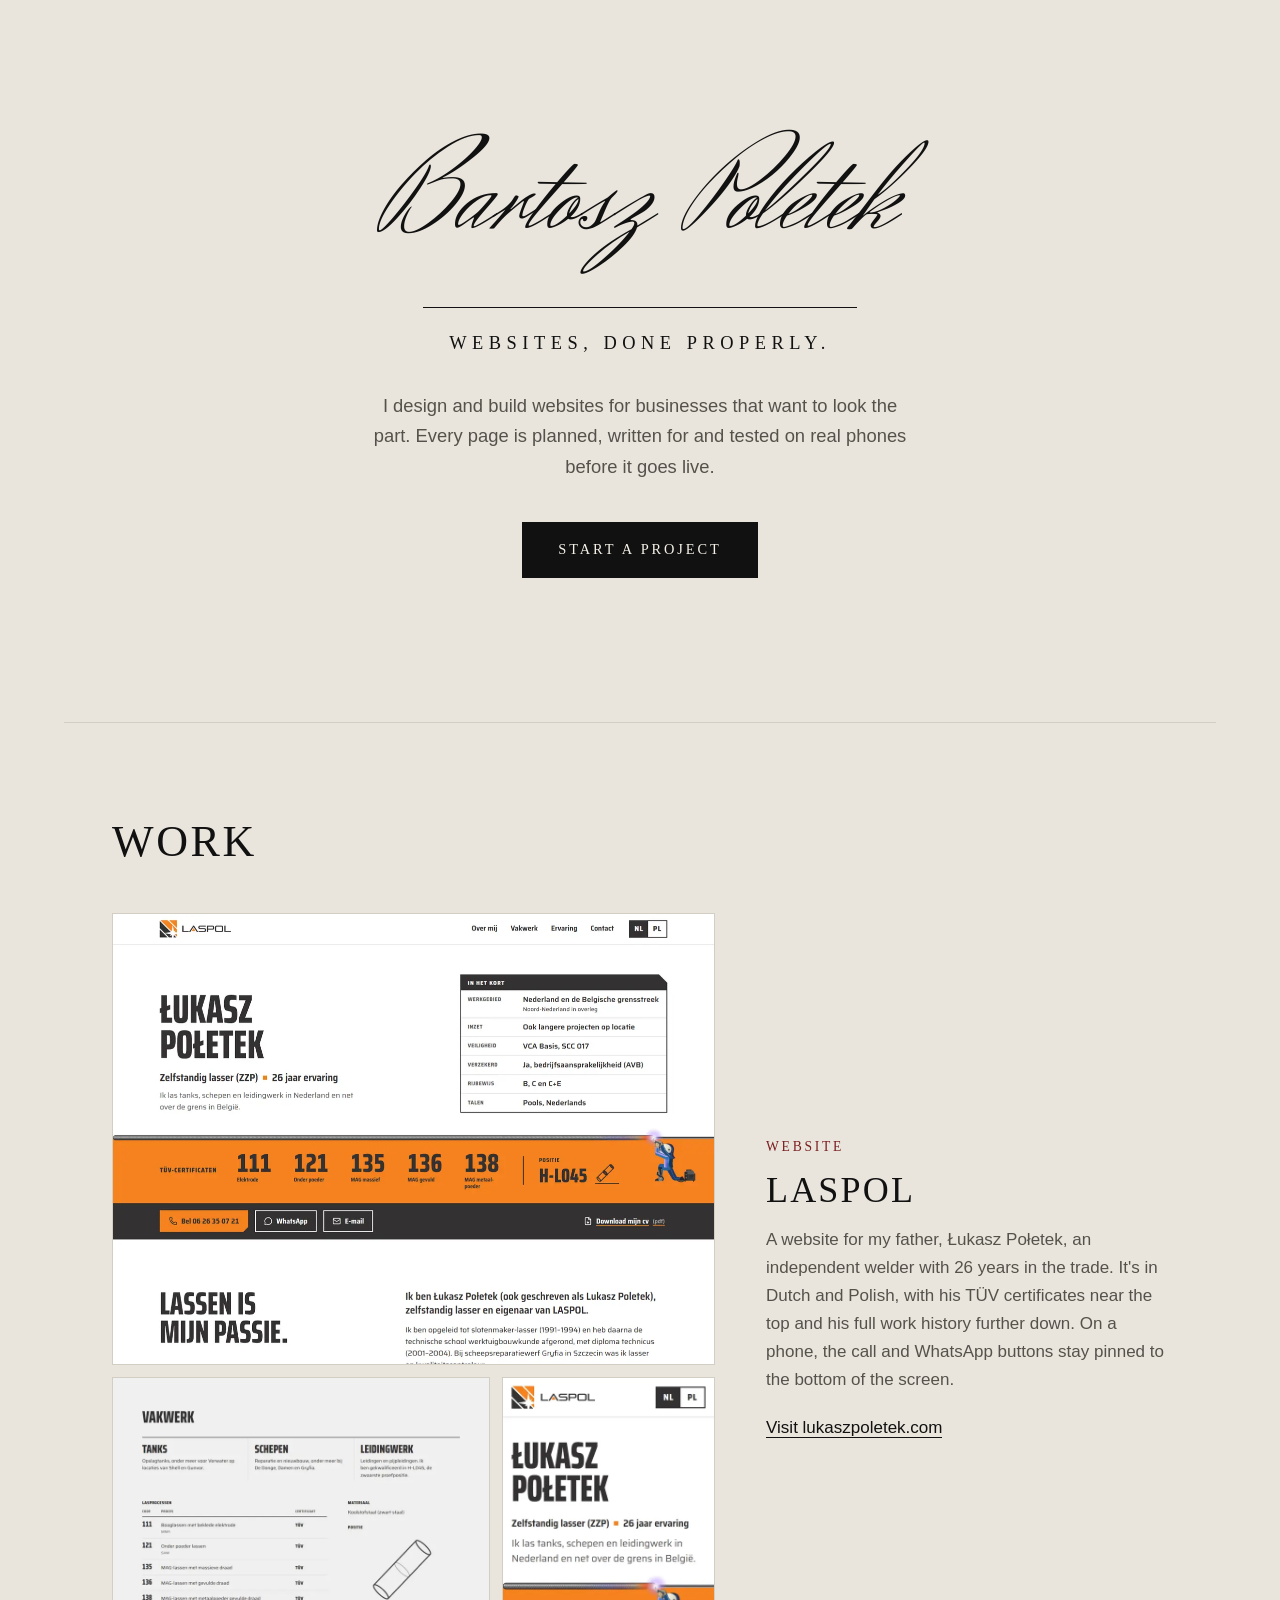
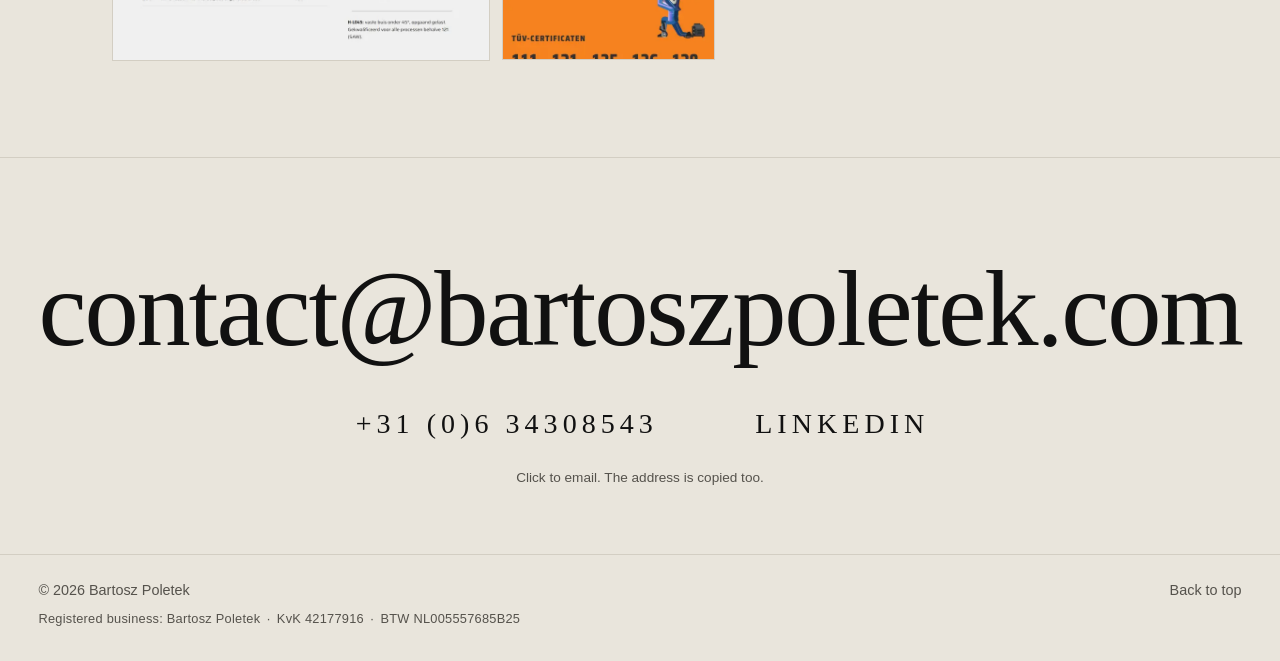
==== index.html @ 35028794 "Refresh Laspol screenshots" ====
<!doctype html>
<html lang="en">
<head>
  <meta charset="utf-8">
  <meta name="viewport" content="width=device-width, initial-scale=1">
  <title>Bartosz Poletek | Web Design</title>
  <meta name="description" content="Bartosz Poletek designs and builds websites for businesses that want to look the part.">
  <link rel="preload" href="fonts/eb-garamond-latin-500-normal.woff2" as="font" type="font/woff2" crossorigin>
  <link rel="preload" href="fonts/herr-von-muellerhoff-latin-400-normal.woff2" as="font" type="font/woff2" crossorigin>
  <link rel="preload" href="fonts/geist-latin-400-normal.woff2" as="font" type="font/woff2" crossorigin>
  <link rel="stylesheet" href="style.css">
</head>
<body>

  <header id="top" class="hero">
    <h1>Bartosz<br class="m-br"> Poletek</h1>
    <p class="sub">Websites, done properly.</p>
    <p class="lead">I design and build websites for businesses that want to look the part. Every page is planned, written for and tested on real phones before it goes live.</p>
    <a href="#contact" class="btn">Start a project</a>
  </header>

  <section id="work" class="section">
    <h2>Work</h2>

    <!-- Portfolio: copy this <article> for each new project. Put images in /images and swap the thumb div for an <img>. -->
    <article class="project">
      <div class="shots">
        <a class="thumb" href="https://www.lukaszpoletek.com" target="_blank" rel="noopener"><img src="images/lukasz-home.webp?v=2" width="1200" height="900" alt="Homepage of lukaszpoletek.com"></a>
        <img src="images/lukasz-work.webp?v=2" width="800" height="600" alt="Work section with welding processes and certificates" loading="lazy">
        <img src="images/lukasz-mobile.webp?v=2" width="450" height="600" alt="The site on a phone" loading="lazy">
      </div>
      <div class="project-info">
        <span class="tag">Website</span>
        <h3>Laspol</h3>
        <p>A website for my father, Łukasz Połetek, an independent welder with 26 years in the trade. It's in Dutch and Polish, with his TÜV certificates near the top and his full work history further down. On a phone, the call and WhatsApp buttons stay pinned to the bottom of the screen.</p>
        <p><a class="visit" href="https://www.lukaszpoletek.com" target="_blank" rel="noopener">Visit lukaszpoletek.com</a></p>
      </div>
    </article>
  </section>

  <footer id="contact" class="contact">
    <a class="mega" href="mailto:contact@bartoszpoletek.com" aria-label="Email contact@bartoszpoletek.com">contact@bartoszpoletek.com</a>
    <div class="details">
      <a href="tel:+31634308543">+31 (0)6 34308543</a>
      <a href="https://www.linkedin.com/in/bartosz-poletek-903803440" target="_blank" rel="noopener">LinkedIn</a>
    </div>
    <p class="hint" aria-live="polite">Click to email. The address is copied too.</p>

    <div class="legal">
      <div>
        <p>© <span id="year">2026</span> Bartosz Poletek</p>
        <p class="reg">Registered business: Bartosz Poletek <span>KvK 42177916</span> <span>BTW NL005557685B25</span></p>
      </div>
      <a href="#top">Back to top</a>
    </div>
  </footer>

  <script>
    document.getElementById('year').textContent = new Date().getFullYear();

    const mega = document.querySelector('.mega');
    const hint = document.querySelector('.hint');

    // Split into letters for the hover wave.
    mega.innerHTML = [...mega.textContent]
      .map((c, i) => `<span style="--i:${i}" aria-hidden="true">${c}</span>` + (c === '@' ? '<br class="m-br">' : '')).join('');

    // Shrink or grow the email so it spans the full width.
    function fit() {
      const pad = parseFloat(getComputedStyle(mega).paddingLeft) * 2;
      mega.style.fontSize = '100px';
      const avail = mega.parentElement.clientWidth - pad;
      mega.style.fontSize = (100 * avail / (mega.scrollWidth - pad)) + 'px';
    }
    document.fonts.ready.then(fit);
    addEventListener('resize', fit);
    fit();

    mega.addEventListener('click', () => {
      navigator.clipboard?.writeText('contact@bartoszpoletek.com').then(() => {
        hint.textContent = 'Copied to your clipboard.';
        setTimeout(() => hint.textContent = 'Click to email. The address is copied too.', 2500);
      }).catch(() => {});
    });
  </script>
</body>
</html>
---- style.css ----
/* Self-hosted fonts (SIL Open Font License, see fonts/) */
@font-face { font-family: "EB Garamond"; src: url("fonts/eb-garamond-latin-400-normal.woff2") format("woff2"); font-weight: 400; font-style: normal; font-display: swap; }
@font-face { font-family: "EB Garamond"; src: url("fonts/eb-garamond-latin-500-normal.woff2") format("woff2"); font-weight: 500; font-style: normal; font-display: swap; }
@font-face { font-family: "EB Garamond"; src: url("fonts/eb-garamond-latin-600-normal.woff2") format("woff2"); font-weight: 600; font-style: normal; font-display: swap; }
@font-face { font-family: "EB Garamond"; src: url("fonts/eb-garamond-latin-400-italic.woff2") format("woff2"); font-weight: 400; font-style: italic; font-display: swap; }
@font-face { font-family: "Herr Von Muellerhoff"; src: url("fonts/herr-von-muellerhoff-latin-400-normal.woff2") format("woff2"); font-weight: 400; font-style: normal; font-display: swap; }
@font-face { font-family: "Geist"; src: url("fonts/geist-latin-400-normal.woff2") format("woff2"); font-weight: 400; font-style: normal; font-display: swap; }
@font-face { font-family: "Geist"; src: url("fonts/geist-latin-500-normal.woff2") format("woff2"); font-weight: 500; font-style: normal; font-display: swap; }

/* Change these to restyle the whole site */
:root {
  --bg: #e9e5dc;      /* cold bone */
  --card: #f6f2e8;    /* eggshell */
  --ink: #111111;
  --muted: #55524c;
  --accent: #7a1f1f;  /* oxblood, used sparingly */
  --line: #d3cec3;
  --soft: #e0dbd0;
  --serif: "EB Garamond", Garamond, "Times New Roman", serif;
  --sans: "Geist", "Helvetica Neue", Arial, sans-serif;
}

* { box-sizing: border-box; margin: 0; padding: 0; }
html { scroll-behavior: smooth; }
body {
  background: var(--bg);
  color: var(--ink);
  font-family: var(--sans);
  font-size: 1.0625rem;
  line-height: 1.65;
  -webkit-font-smoothing: antialiased;
  -moz-osx-font-smoothing: grayscale;
}
::selection { background: var(--ink); color: var(--card); }
a { color: inherit; text-decoration: none; }
a:focus-visible { outline: 1px solid var(--ink); outline-offset: 5px; }

h1, h2, h3 {
  font-family: var(--serif);
  font-weight: 500;
  text-transform: uppercase;
  letter-spacing: .06em;
  line-height: 1.05;
  text-wrap: balance;
}

.hero, .section {
  max-width: 72rem;
  margin: 0 auto;
  padding-left: clamp(1.25rem, 5vw, 3rem);
  padding-right: clamp(1.25rem, 5vw, 3rem);
}


/* Hero */
.hero { padding-top: clamp(5rem, 10vw, 8rem); padding-bottom: clamp(5rem, 12vw, 9rem); text-align: center; }
/* Pen-signature script for the name */
.hero h1 { font-family: "Herr Von Muellerhoff", var(--serif); font-weight: 400; text-transform: none; letter-spacing: 0; font-size: min(10vw, 9rem); line-height: 1.15; }
.sub { display: inline-block; margin-top: clamp(1.25rem, 2.5vw, 2rem); padding: 1.1em 1.4em 0; border-top: 1px solid var(--ink); font-family: var(--serif); font-size: clamp(.72rem, 3.3vw, 1.15rem); text-transform: uppercase; letter-spacing: .3em; }
.lead { max-width: 34rem; text-wrap: pretty; margin: 2rem auto 2.5rem; font-size: 1.15rem; color: var(--muted); }

.btn {
  display: inline-block;
  padding: 1rem 2.25rem;
  background: var(--ink);
  color: var(--card);
  font-family: var(--serif);
  text-transform: uppercase;
  letter-spacing: .2em;
  font-size: .9rem;
  transition: background .25s;
}
.btn:hover { background: var(--accent); }

.section { padding-top: 6rem; padding-bottom: 6rem; border-top: 1px solid var(--line); }
.section h2 { font-size: clamp(1.75rem, 4vw, 2.75rem); margin-bottom: 3rem; }

.project { display: grid; grid-template-columns: 3fr 2fr; gap: clamp(1.5rem, 4vw, 3.5rem); align-items: center; }
.thumb {
  aspect-ratio: 4 / 3;
  display: grid; place-items: center;
  background: var(--soft);
  overflow: hidden;
  font-family: var(--serif);
  font-style: italic;
  font-size: 1.25rem;
  color: var(--muted);
}
.thumb img { width: 100%; height: 100%; object-fit: cover; object-position: top; transition: transform .6s cubic-bezier(.16, 1, .3, 1); }
.thumb:hover img { transform: scale(1.02); }
.shots { display: grid; grid-template-columns: 16fr 9fr; gap: .75rem; }
.shots .thumb { grid-column: 1 / -1; }
.shots > img { width: 100%; height: auto; display: block; border: 1px solid var(--line); }
.thumb { border: 1px solid var(--line); }
.project-info h3 { font-size: clamp(1.6rem, 3vw, 2.25rem); margin: .75rem 0 1rem; }
.project-info p { color: var(--muted); text-wrap: pretty; }
.project-info p + p { margin-top: 1.25rem; }
.tag { font-family: var(--serif); font-size: .85rem; text-transform: uppercase; letter-spacing: .2em; color: var(--accent); }

/* Contact footer with the giant email */
.contact { border-top: 1px solid var(--line); padding-top: 6rem; overflow: hidden; }

.mega {
  display: block;
  width: max-content;
  padding: 0 clamp(1.25rem, 3vw, 2.5rem);
  font-family: var(--serif);
  font-size: 7vw;              /* the script fits it to the exact width */
  font-weight: 500;
  letter-spacing: -.02em;
  line-height: 1;
  white-space: nowrap;
  cursor: pointer;
}
.mega span {
  display: inline-block;
  transition: transform .5s cubic-bezier(.16, 1, .3, 1), color .3s;
  transition-delay: calc(var(--i) * 12ms);
}
.m-br { display: none; }
.mega:hover span { transform: translateY(-.08em); color: var(--accent); }
.mega:active span { transform: translateY(0); }

.details {
  display: flex; justify-content: center; flex-wrap: wrap;
  gap: .75rem clamp(2.5rem, 8vw, 7rem);
  margin-top: clamp(1.5rem, 3vw, 2.5rem);
  padding: 0 clamp(1.25rem, 3vw, 2.5rem);
  font-family: var(--serif);
  font-size: clamp(1.15rem, 2.2vw, 1.75rem);
  text-transform: uppercase;
  letter-spacing: .18em;
}
.details a { margin-right: -.18em; transition: color .25s; }  /* offsets trailing letter-spacing so it centres */
.details a:hover { color: var(--accent); }
.hint {
  margin-top: 1.25rem;
  text-align: center;
  font-size: .85rem;
  color: var(--muted);
}
.legal {
  display: flex; justify-content: space-between; gap: 1rem;
  margin-top: 4rem;
  padding: 1.5rem clamp(1.25rem, 3vw, 2.5rem) 2rem;
  border-top: 1px solid var(--line);
  font-size: .9rem; color: var(--muted);
}
.legal a:hover { color: var(--ink); }
.reg { margin-top: .35rem; font-size: .8rem; letter-spacing: .02em; }
.reg span { white-space: nowrap; }
.reg span::before { content: "·"; margin: 0 .5em 0 .2em; }
.legal > a { white-space: nowrap; }

@media (max-width: 700px) {
  .section { padding-top: 4rem; padding-bottom: 4rem; }
  .section h2 { margin-bottom: 2rem; }
  .contact { padding-top: 4rem; }
  .m-br { display: inline; }   /* email breaks after the @ so it can be bigger */
  .mega { line-height: 1.05; text-align: center; }
  .details { gap: .5rem 2rem; font-size: 1.05rem; letter-spacing: .14em; }
  .details a { margin-right: -.14em; }
  .project { grid-template-columns: 1fr; }
  .hero h1 { font-size: 24vw; line-height: 1; }
  .sub { letter-spacing: .22em; padding: 1.1em .8em 0; }
    .reg span { display: block; }
  .reg span::before { content: none; }
}
@media (prefers-reduced-motion: reduce) {
  html { scroll-behavior: auto; }
  .mega span { transition: color .2s; }
  .mega:hover span { transform: none; }
}
.visit { color: var(--ink); border-bottom: 1px solid currentColor; transition: color .2s; }
.visit:hover { color: var(--accent); }
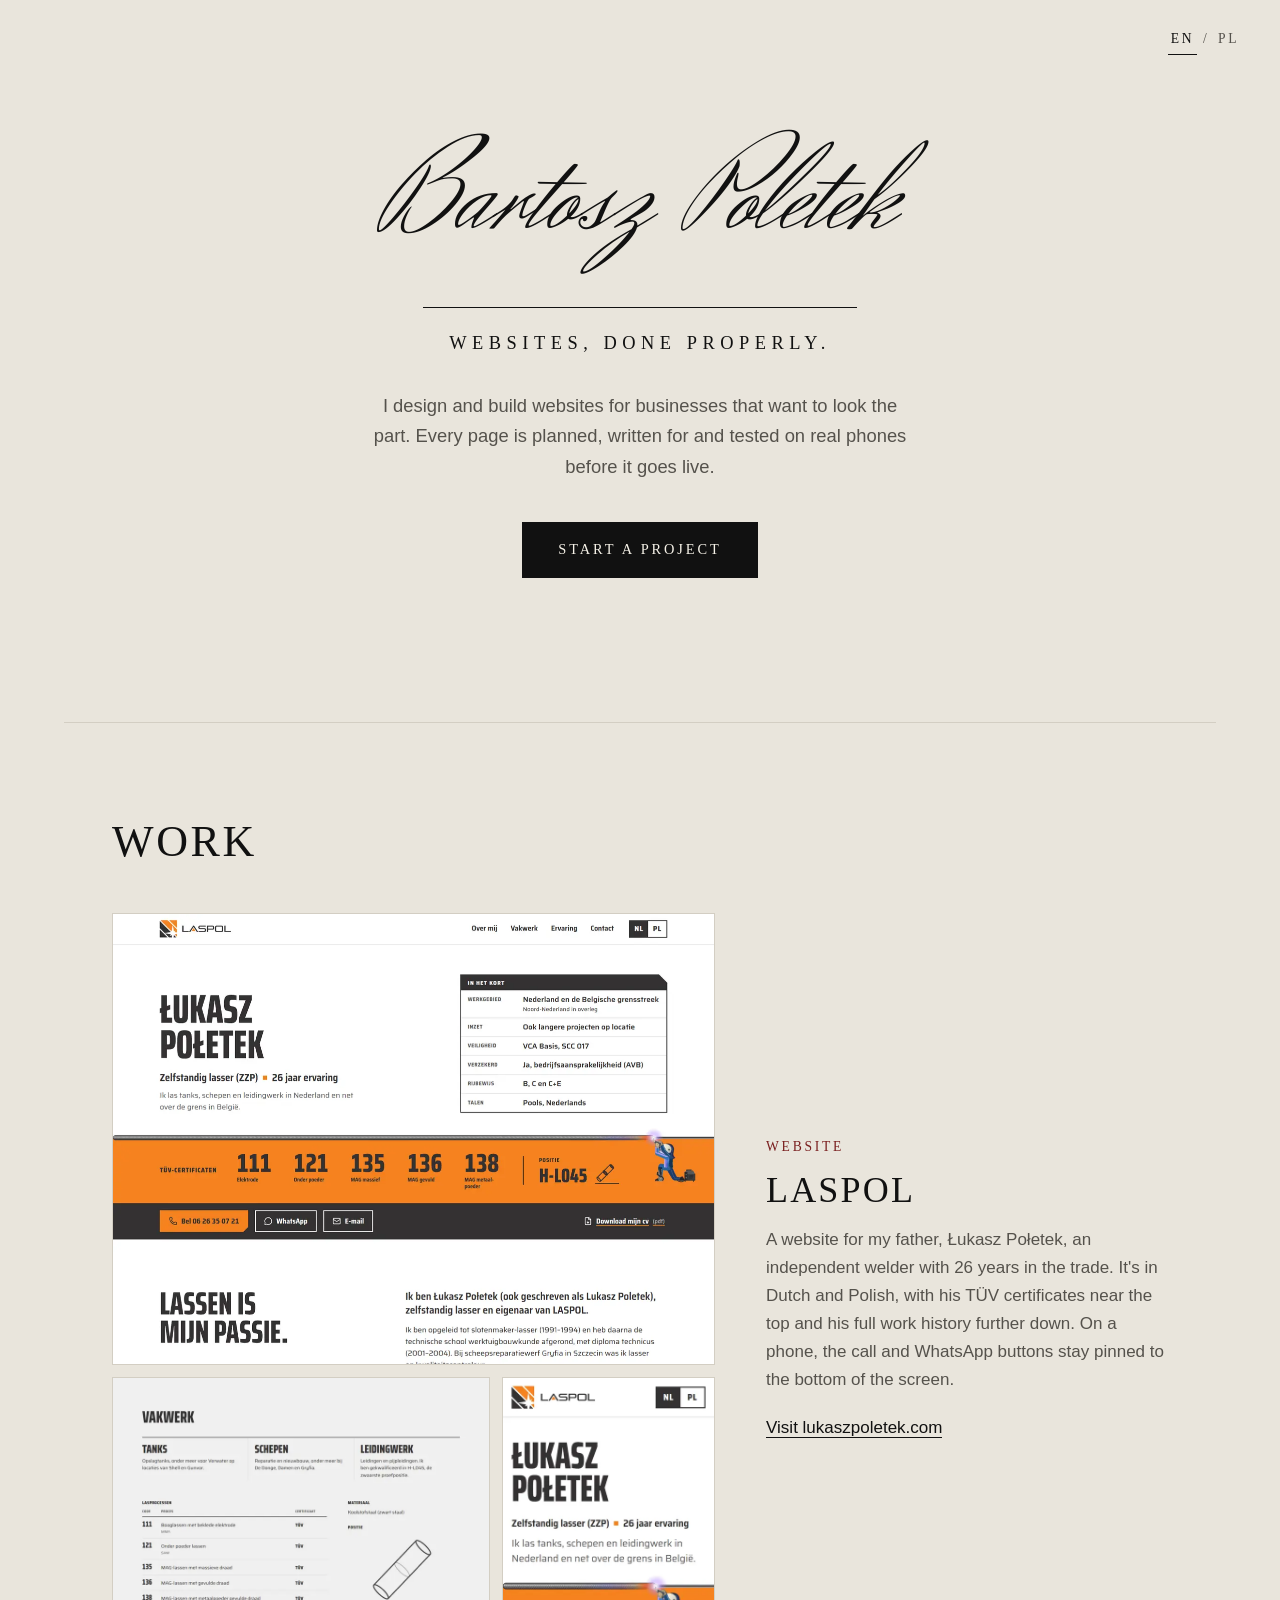
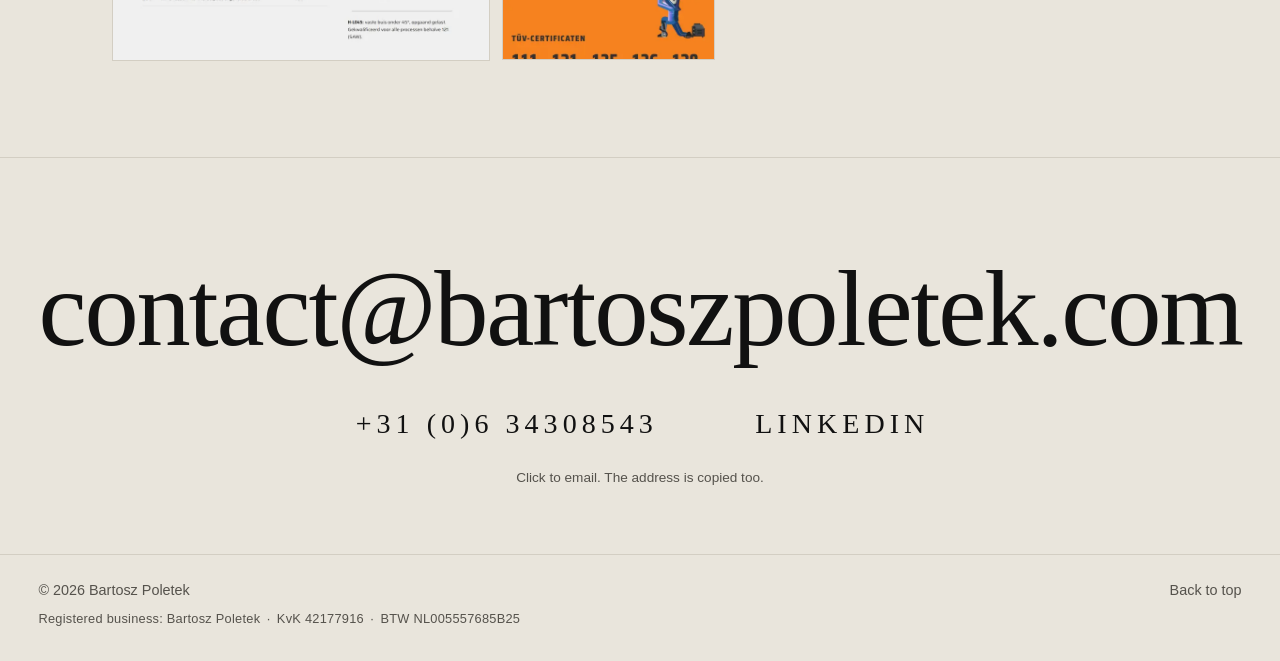
==== commit d70ab199: "Add Polish version with EN / PL switch" ====
--- a/index.html
+++ b/index.html
@@ -8,9 +8,14 @@
   <link rel="preload" href="fonts/eb-garamond-latin-500-normal.woff2" as="font" type="font/woff2" crossorigin>
   <link rel="preload" href="fonts/herr-von-muellerhoff-latin-400-normal.woff2" as="font" type="font/woff2" crossorigin>
   <link rel="preload" href="fonts/geist-latin-400-normal.woff2" as="font" type="font/woff2" crossorigin>
+  <link rel="alternate" hreflang="en" href="https://bartoszpoletek.com/">
+  <link rel="alternate" hreflang="pl" href="https://bartoszpoletek.com/pl/">
+  <link rel="alternate" hreflang="x-default" href="https://bartoszpoletek.com/">
   <link rel="stylesheet" href="style.css">
 </head>
 <body>
+
+  <nav class="lang" aria-label="Language"><a href="./" aria-current="page" lang="en">EN</a> / <a href="pl/" lang="pl" hreflang="pl">PL</a></nav>
 
   <header id="top" class="hero">
     <h1>Bartosz<br class="m-br"> Poletek</h1>
@@ -22,7 +27,7 @@
   <section id="work" class="section">
     <h2>Work</h2>
 
-    <!-- Portfolio: copy this <article> for each new project. Put images in /images and swap the thumb div for an <img>. -->
+    <!-- Portfolio: copy this <article> for each new project, here and in pl/index.html. Put images in /images and swap the thumb div for an <img>. -->
     <article class="project">
       <div class="shots">
         <a class="thumb" href="https://www.lukaszpoletek.com" target="_blank" rel="noopener"><img src="images/lukasz-home.webp?v=2" width="1200" height="900" alt="Homepage of lukaszpoletek.com"></a>
@@ -44,7 +49,7 @@
       <a href="tel:+31634308543">+31 (0)6 34308543</a>
       <a href="https://www.linkedin.com/in/bartosz-poletek-903803440" target="_blank" rel="noopener">LinkedIn</a>
     </div>
-    <p class="hint" aria-live="polite">Click to email. The address is copied too.</p>
+    <p class="hint" aria-live="polite" data-copied="Copied to your clipboard.">Click to email. The address is copied too.</p>
 
     <div class="legal">
       <div>
@@ -55,33 +60,6 @@
     </div>
   </footer>
 
-  <script>
-    document.getElementById('year').textContent = new Date().getFullYear();
-
-    const mega = document.querySelector('.mega');
-    const hint = document.querySelector('.hint');
-
-    // Split into letters for the hover wave.
-    mega.innerHTML = [...mega.textContent]
-      .map((c, i) => `<span style="--i:${i}" aria-hidden="true">${c}</span>` + (c === '@' ? '<br class="m-br">' : '')).join('');
-
-    // Shrink or grow the email so it spans the full width.
-    function fit() {
-      const pad = parseFloat(getComputedStyle(mega).paddingLeft) * 2;
-      mega.style.fontSize = '100px';
-      const avail = mega.parentElement.clientWidth - pad;
-      mega.style.fontSize = (100 * avail / (mega.scrollWidth - pad)) + 'px';
-    }
-    document.fonts.ready.then(fit);
-    addEventListener('resize', fit);
-    fit();
-
-    mega.addEventListener('click', () => {
-      navigator.clipboard?.writeText('contact@bartoszpoletek.com').then(() => {
-        hint.textContent = 'Copied to your clipboard.';
-        setTimeout(() => hint.textContent = 'Click to email. The address is copied too.', 2500);
-      }).catch(() => {});
-    });
-  </script>
+  <script src="script.js"></script>
 </body>
 </html>
--- a/style.css
+++ b/style.css
@@ -1,11 +1,17 @@
-/* Self-hosted fonts (SIL Open Font License, see fonts/) */
-@font-face { font-family: "EB Garamond"; src: url("fonts/eb-garamond-latin-400-normal.woff2") format("woff2"); font-weight: 400; font-style: normal; font-display: swap; }
-@font-face { font-family: "EB Garamond"; src: url("fonts/eb-garamond-latin-500-normal.woff2") format("woff2"); font-weight: 500; font-style: normal; font-display: swap; }
-@font-face { font-family: "EB Garamond"; src: url("fonts/eb-garamond-latin-600-normal.woff2") format("woff2"); font-weight: 600; font-style: normal; font-display: swap; }
-@font-face { font-family: "EB Garamond"; src: url("fonts/eb-garamond-latin-400-italic.woff2") format("woff2"); font-weight: 400; font-style: italic; font-display: swap; }
+/* Self-hosted fonts (SIL Open Font License, see fonts/). latin-ext covers Polish letters. */
+@font-face { font-family: "EB Garamond"; src: url("fonts/eb-garamond-latin-400-normal.woff2") format("woff2"); font-weight: 400; font-style: normal; font-display: swap; unicode-range: U+0000-00FF, U+0131, U+0152-0153, U+02BB-02BC, U+02C6, U+02DA, U+02DC, U+0304, U+0308, U+0329, U+2000-206F, U+20AC, U+2122, U+2191, U+2193, U+2212, U+2215, U+FEFF, U+FFFD; }
+@font-face { font-family: "EB Garamond"; src: url("fonts/eb-garamond-latin-ext-400-normal.woff2") format("woff2"); font-weight: 400; font-style: normal; font-display: swap; unicode-range: U+0100-02BA, U+02BD-02C5, U+02C7-02CC, U+02CE-02D7, U+02DD-02FF, U+1E00-1E9F, U+1EF2-1EFF, U+2020, U+20A0-20AB, U+20AD-20C0, U+2113, U+2C60-2C7F, U+A720-A7FF; }
+@font-face { font-family: "EB Garamond"; src: url("fonts/eb-garamond-latin-500-normal.woff2") format("woff2"); font-weight: 500; font-style: normal; font-display: swap; unicode-range: U+0000-00FF, U+0131, U+0152-0153, U+02BB-02BC, U+02C6, U+02DA, U+02DC, U+0304, U+0308, U+0329, U+2000-206F, U+20AC, U+2122, U+2191, U+2193, U+2212, U+2215, U+FEFF, U+FFFD; }
+@font-face { font-family: "EB Garamond"; src: url("fonts/eb-garamond-latin-ext-500-normal.woff2") format("woff2"); font-weight: 500; font-style: normal; font-display: swap; unicode-range: U+0100-02BA, U+02BD-02C5, U+02C7-02CC, U+02CE-02D7, U+02DD-02FF, U+1E00-1E9F, U+1EF2-1EFF, U+2020, U+20A0-20AB, U+20AD-20C0, U+2113, U+2C60-2C7F, U+A720-A7FF; }
+@font-face { font-family: "EB Garamond"; src: url("fonts/eb-garamond-latin-600-normal.woff2") format("woff2"); font-weight: 600; font-style: normal; font-display: swap; unicode-range: U+0000-00FF, U+0131, U+0152-0153, U+02BB-02BC, U+02C6, U+02DA, U+02DC, U+0304, U+0308, U+0329, U+2000-206F, U+20AC, U+2122, U+2191, U+2193, U+2212, U+2215, U+FEFF, U+FFFD; }
+@font-face { font-family: "EB Garamond"; src: url("fonts/eb-garamond-latin-ext-600-normal.woff2") format("woff2"); font-weight: 600; font-style: normal; font-display: swap; unicode-range: U+0100-02BA, U+02BD-02C5, U+02C7-02CC, U+02CE-02D7, U+02DD-02FF, U+1E00-1E9F, U+1EF2-1EFF, U+2020, U+20A0-20AB, U+20AD-20C0, U+2113, U+2C60-2C7F, U+A720-A7FF; }
+@font-face { font-family: "EB Garamond"; src: url("fonts/eb-garamond-latin-400-italic.woff2") format("woff2"); font-weight: 400; font-style: italic; font-display: swap; unicode-range: U+0000-00FF, U+0131, U+0152-0153, U+02BB-02BC, U+02C6, U+02DA, U+02DC, U+0304, U+0308, U+0329, U+2000-206F, U+20AC, U+2122, U+2191, U+2193, U+2212, U+2215, U+FEFF, U+FFFD; }
+@font-face { font-family: "EB Garamond"; src: url("fonts/eb-garamond-latin-ext-400-italic.woff2") format("woff2"); font-weight: 400; font-style: italic; font-display: swap; unicode-range: U+0100-02BA, U+02BD-02C5, U+02C7-02CC, U+02CE-02D7, U+02DD-02FF, U+1E00-1E9F, U+1EF2-1EFF, U+2020, U+20A0-20AB, U+20AD-20C0, U+2113, U+2C60-2C7F, U+A720-A7FF; }
 @font-face { font-family: "Herr Von Muellerhoff"; src: url("fonts/herr-von-muellerhoff-latin-400-normal.woff2") format("woff2"); font-weight: 400; font-style: normal; font-display: swap; }
-@font-face { font-family: "Geist"; src: url("fonts/geist-latin-400-normal.woff2") format("woff2"); font-weight: 400; font-style: normal; font-display: swap; }
-@font-face { font-family: "Geist"; src: url("fonts/geist-latin-500-normal.woff2") format("woff2"); font-weight: 500; font-style: normal; font-display: swap; }
+@font-face { font-family: "Geist"; src: url("fonts/geist-latin-400-normal.woff2") format("woff2"); font-weight: 400; font-style: normal; font-display: swap; unicode-range: U+0000-00FF, U+0131, U+0152-0153, U+02BB-02BC, U+02C6, U+02DA, U+02DC, U+0304, U+0308, U+0329, U+2000-206F, U+20AC, U+2122, U+2191, U+2193, U+2212, U+2215, U+FEFF, U+FFFD; }
+@font-face { font-family: "Geist"; src: url("fonts/geist-latin-ext-400-normal.woff2") format("woff2"); font-weight: 400; font-style: normal; font-display: swap; unicode-range: U+0100-02BA, U+02BD-02C5, U+02C7-02CC, U+02CE-02D7, U+02DD-02FF, U+1E00-1E9F, U+1EF2-1EFF, U+2020, U+20A0-20AB, U+20AD-20C0, U+2113, U+2C60-2C7F, U+A720-A7FF; }
+@font-face { font-family: "Geist"; src: url("fonts/geist-latin-500-normal.woff2") format("woff2"); font-weight: 500; font-style: normal; font-display: swap; unicode-range: U+0000-00FF, U+0131, U+0152-0153, U+02BB-02BC, U+02C6, U+02DA, U+02DC, U+0304, U+0308, U+0329, U+2000-206F, U+20AC, U+2122, U+2191, U+2193, U+2212, U+2215, U+FEFF, U+FFFD; }
+@font-face { font-family: "Geist"; src: url("fonts/geist-latin-ext-500-normal.woff2") format("woff2"); font-weight: 500; font-style: normal; font-display: swap; unicode-range: U+0100-02BA, U+02BD-02C5, U+02C7-02CC, U+02CE-02D7, U+02DD-02FF, U+1E00-1E9F, U+1EF2-1EFF, U+2020, U+20A0-20AB, U+20AD-20C0, U+2113, U+2C60-2C7F, U+A720-A7FF; }
 
 /* Change these to restyle the whole site */
 :root {
@@ -51,6 +57,12 @@
   padding-right: clamp(1.25rem, 5vw, 3rem);
 }
 
+
+/* Language switch, top right */
+.lang { position: absolute; top: clamp(1rem, 2.5vw, 1.75rem); right: clamp(1.25rem, 3vw, 2.5rem); font-family: var(--serif); font-size: .85rem; letter-spacing: .2em; color: var(--muted); }
+.lang a { padding: .5rem .15rem; transition: color .2s; }
+.lang a:hover { color: var(--accent); }
+.lang a[aria-current] { color: var(--ink); border-bottom: 1px solid currentColor; }
 
 /* Hero */
 .hero { padding-top: clamp(5rem, 10vw, 8rem); padding-bottom: clamp(5rem, 12vw, 9rem); text-align: center; }
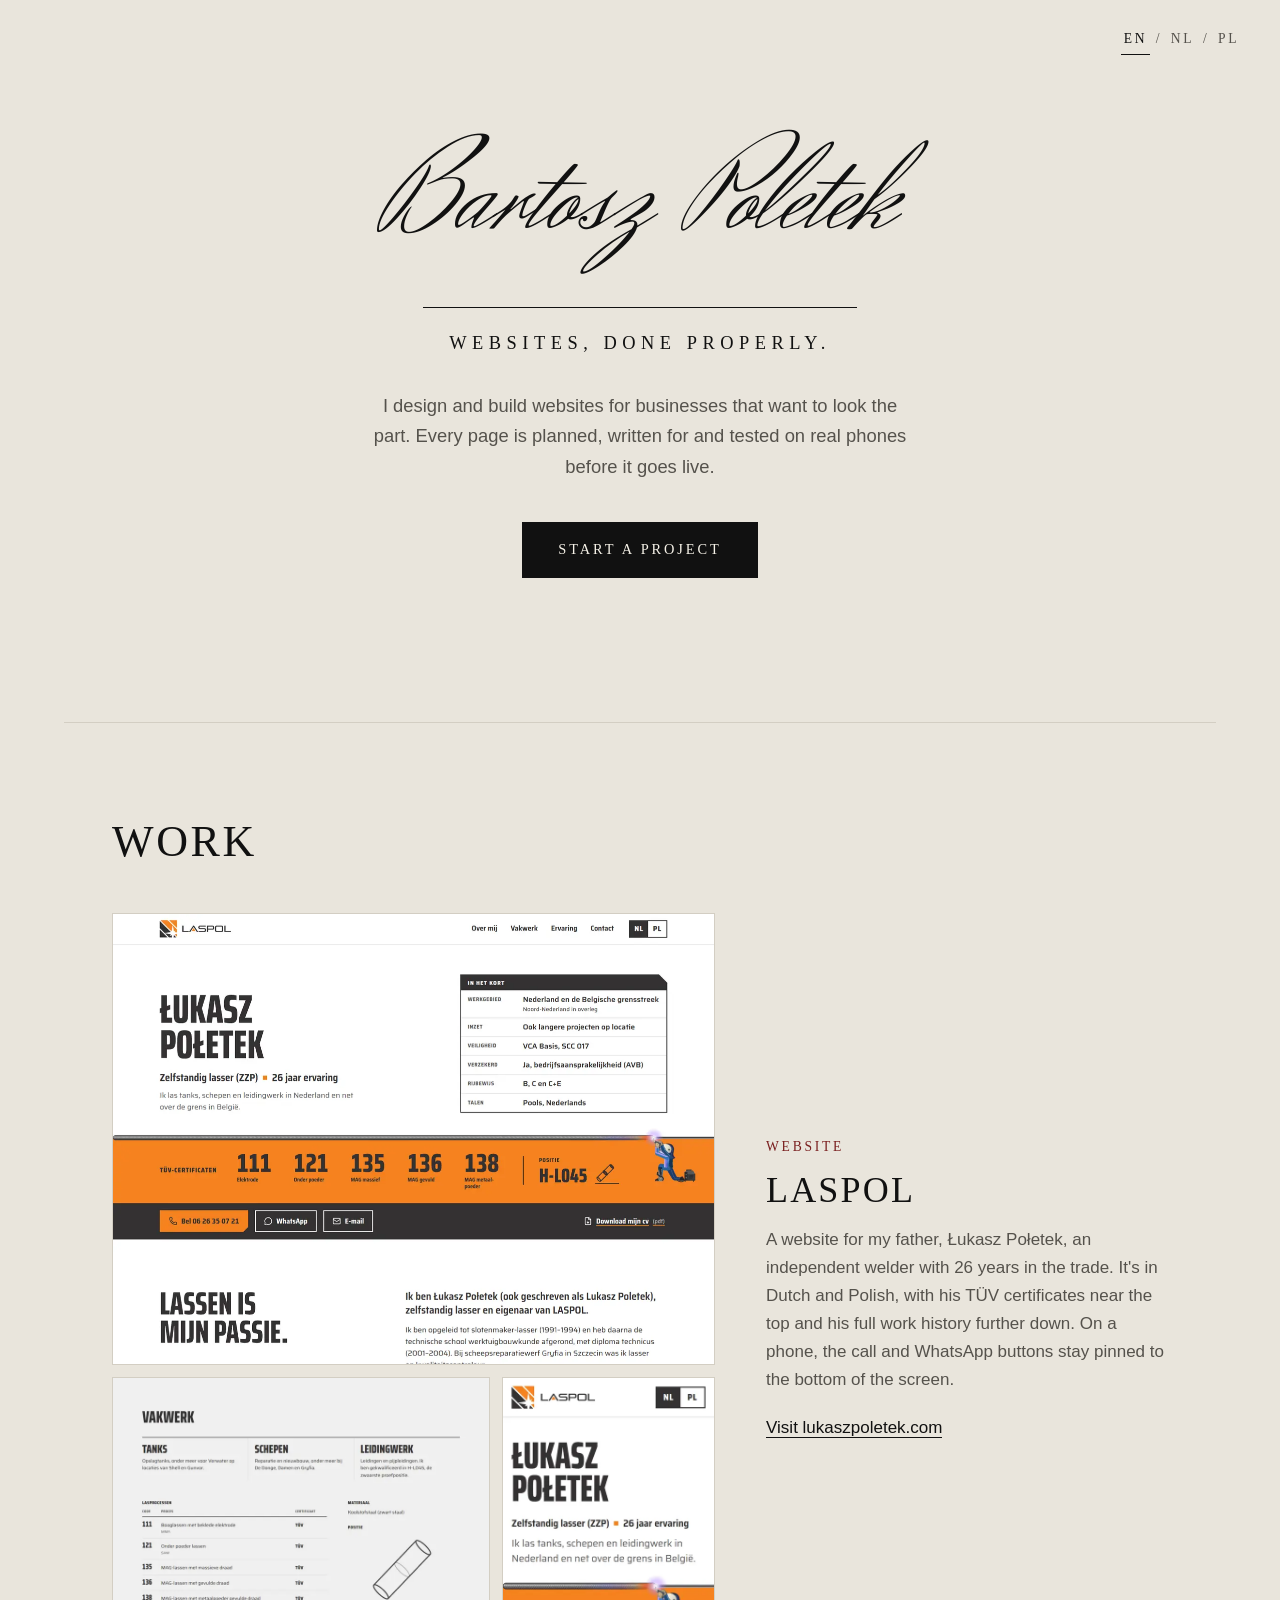
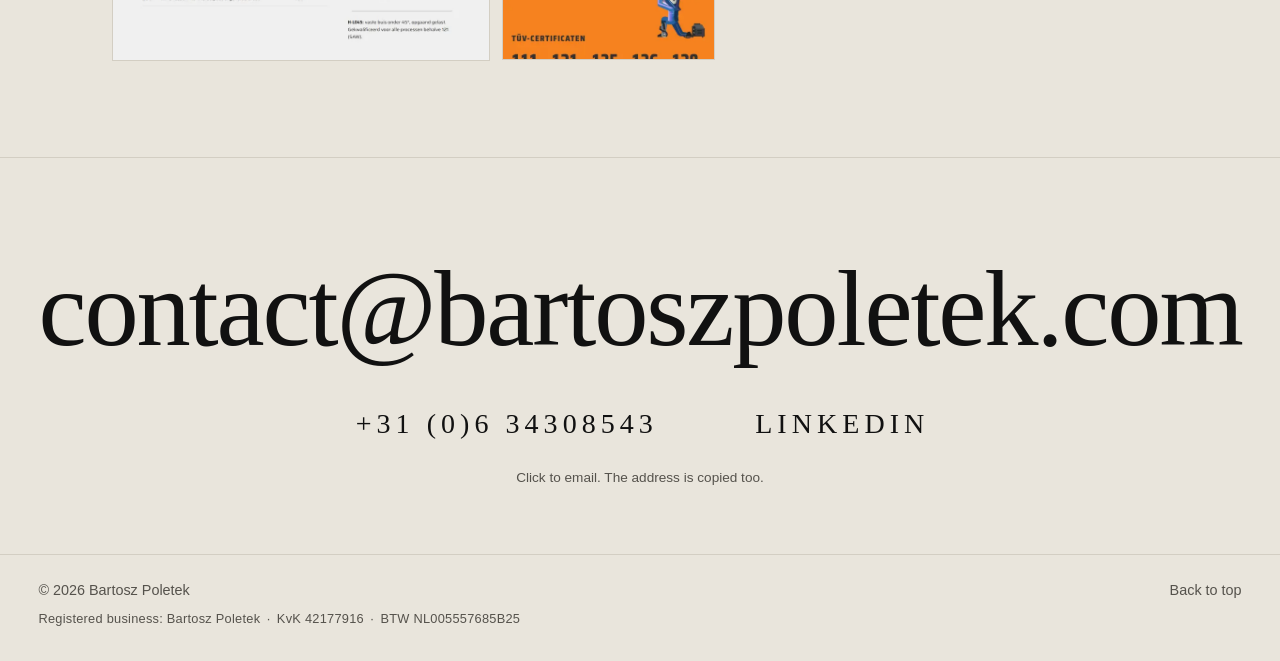
==== commit 85482b73: "Add Dutch version, switch is now EN / NL / PL" ====
--- a/index.html
+++ b/index.html
@@ -9,13 +9,14 @@
   <link rel="preload" href="fonts/herr-von-muellerhoff-latin-400-normal.woff2" as="font" type="font/woff2" crossorigin>
   <link rel="preload" href="fonts/geist-latin-400-normal.woff2" as="font" type="font/woff2" crossorigin>
   <link rel="alternate" hreflang="en" href="https://bartoszpoletek.com/">
+  <link rel="alternate" hreflang="nl" href="https://bartoszpoletek.com/nl/">
   <link rel="alternate" hreflang="pl" href="https://bartoszpoletek.com/pl/">
   <link rel="alternate" hreflang="x-default" href="https://bartoszpoletek.com/">
   <link rel="stylesheet" href="style.css">
 </head>
 <body>
 
-  <nav class="lang" aria-label="Language"><a href="./" aria-current="page" lang="en">EN</a> / <a href="pl/" lang="pl" hreflang="pl">PL</a></nav>
+  <nav class="lang" aria-label="Language"><a href="./" aria-current="page" lang="en">EN</a> / <a href="nl/" lang="nl" hreflang="nl">NL</a> / <a href="pl/" lang="pl" hreflang="pl">PL</a></nav>
 
   <header id="top" class="hero">
     <h1>Bartosz<br class="m-br"> Poletek</h1>
@@ -27,7 +28,7 @@
   <section id="work" class="section">
     <h2>Work</h2>
 
-    <!-- Portfolio: copy this <article> for each new project, here and in pl/index.html. Put images in /images and swap the thumb div for an <img>. -->
+    <!-- Portfolio: copy this <article> for each new project, here and in nl/ and pl/index.html. Put images in /images and swap the thumb div for an <img>. -->
     <article class="project">
       <div class="shots">
         <a class="thumb" href="https://www.lukaszpoletek.com" target="_blank" rel="noopener"><img src="images/lukasz-home.webp?v=2" width="1200" height="900" alt="Homepage of lukaszpoletek.com"></a>
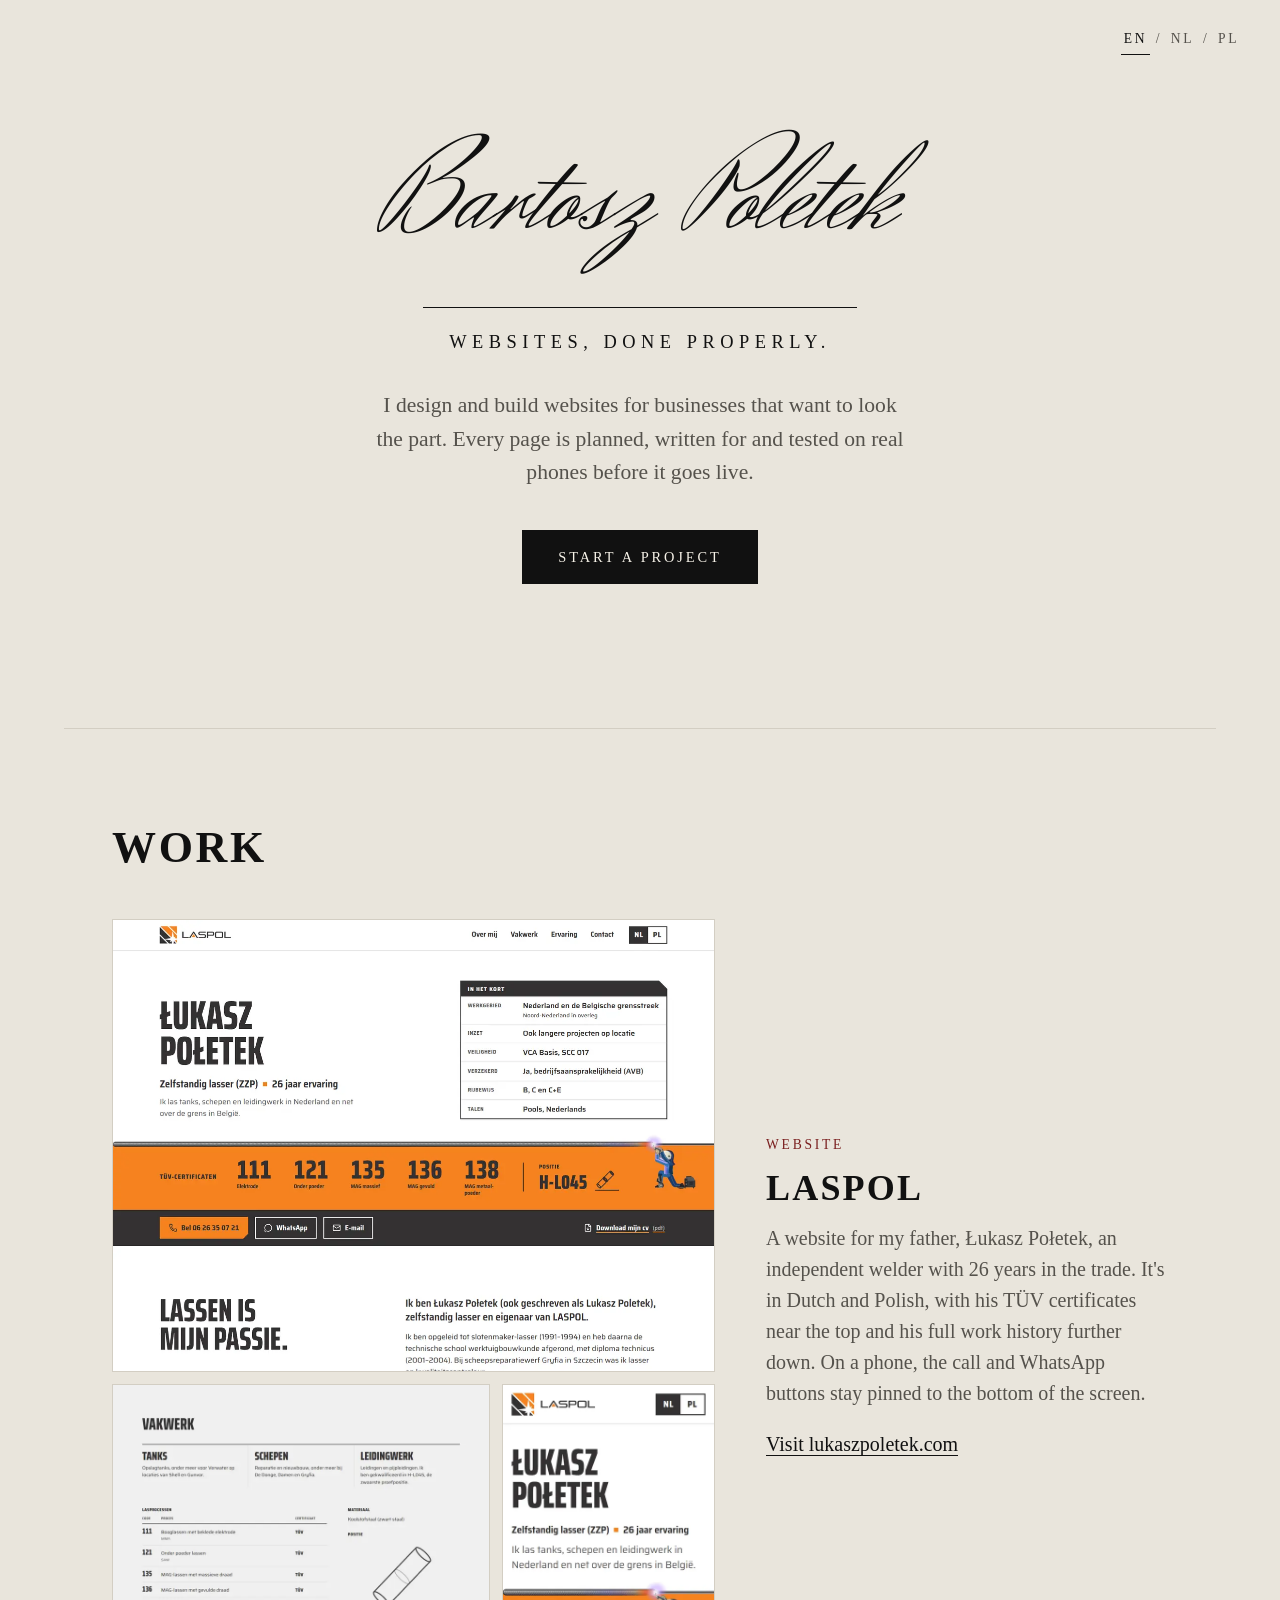
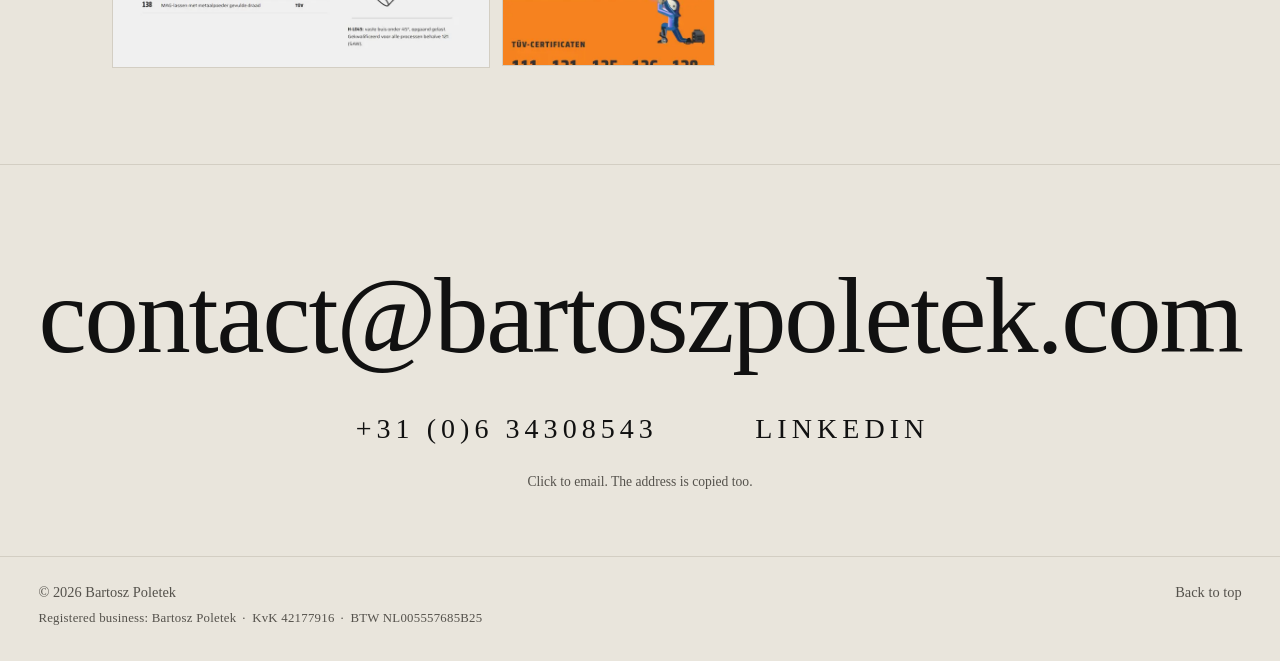
==== commit 1c515c6a: "Switch text font to Cormorant Garamond" ====
--- a/index.html
+++ b/index.html
@@ -5,9 +5,9 @@
   <meta name="viewport" content="width=device-width, initial-scale=1">
   <title>Bartosz Poletek | Web Design</title>
   <meta name="description" content="Bartosz Poletek designs and builds websites for businesses that want to look the part.">
-  <link rel="preload" href="fonts/eb-garamond-latin-500-normal.woff2" as="font" type="font/woff2" crossorigin>
+  <link rel="preload" href="fonts/cormorant-garamond-latin-600-normal.woff2" as="font" type="font/woff2" crossorigin>
   <link rel="preload" href="fonts/herr-von-muellerhoff-latin-400-normal.woff2" as="font" type="font/woff2" crossorigin>
-  <link rel="preload" href="fonts/geist-latin-400-normal.woff2" as="font" type="font/woff2" crossorigin>
+  <link rel="preload" href="fonts/cormorant-garamond-latin-500-normal.woff2" as="font" type="font/woff2" crossorigin>
   <link rel="alternate" hreflang="en" href="https://bartoszpoletek.com/">
   <link rel="alternate" hreflang="nl" href="https://bartoszpoletek.com/nl/">
   <link rel="alternate" hreflang="pl" href="https://bartoszpoletek.com/pl/">
--- a/style.css
+++ b/style.css
@@ -1,17 +1,11 @@
 /* Self-hosted fonts (SIL Open Font License, see fonts/). latin-ext covers Polish letters. */
-@font-face { font-family: "EB Garamond"; src: url("fonts/eb-garamond-latin-400-normal.woff2") format("woff2"); font-weight: 400; font-style: normal; font-display: swap; unicode-range: U+0000-00FF, U+0131, U+0152-0153, U+02BB-02BC, U+02C6, U+02DA, U+02DC, U+0304, U+0308, U+0329, U+2000-206F, U+20AC, U+2122, U+2191, U+2193, U+2212, U+2215, U+FEFF, U+FFFD; }
-@font-face { font-family: "EB Garamond"; src: url("fonts/eb-garamond-latin-ext-400-normal.woff2") format("woff2"); font-weight: 400; font-style: normal; font-display: swap; unicode-range: U+0100-02BA, U+02BD-02C5, U+02C7-02CC, U+02CE-02D7, U+02DD-02FF, U+1E00-1E9F, U+1EF2-1EFF, U+2020, U+20A0-20AB, U+20AD-20C0, U+2113, U+2C60-2C7F, U+A720-A7FF; }
-@font-face { font-family: "EB Garamond"; src: url("fonts/eb-garamond-latin-500-normal.woff2") format("woff2"); font-weight: 500; font-style: normal; font-display: swap; unicode-range: U+0000-00FF, U+0131, U+0152-0153, U+02BB-02BC, U+02C6, U+02DA, U+02DC, U+0304, U+0308, U+0329, U+2000-206F, U+20AC, U+2122, U+2191, U+2193, U+2212, U+2215, U+FEFF, U+FFFD; }
-@font-face { font-family: "EB Garamond"; src: url("fonts/eb-garamond-latin-ext-500-normal.woff2") format("woff2"); font-weight: 500; font-style: normal; font-display: swap; unicode-range: U+0100-02BA, U+02BD-02C5, U+02C7-02CC, U+02CE-02D7, U+02DD-02FF, U+1E00-1E9F, U+1EF2-1EFF, U+2020, U+20A0-20AB, U+20AD-20C0, U+2113, U+2C60-2C7F, U+A720-A7FF; }
-@font-face { font-family: "EB Garamond"; src: url("fonts/eb-garamond-latin-600-normal.woff2") format("woff2"); font-weight: 600; font-style: normal; font-display: swap; unicode-range: U+0000-00FF, U+0131, U+0152-0153, U+02BB-02BC, U+02C6, U+02DA, U+02DC, U+0304, U+0308, U+0329, U+2000-206F, U+20AC, U+2122, U+2191, U+2193, U+2212, U+2215, U+FEFF, U+FFFD; }
-@font-face { font-family: "EB Garamond"; src: url("fonts/eb-garamond-latin-ext-600-normal.woff2") format("woff2"); font-weight: 600; font-style: normal; font-display: swap; unicode-range: U+0100-02BA, U+02BD-02C5, U+02C7-02CC, U+02CE-02D7, U+02DD-02FF, U+1E00-1E9F, U+1EF2-1EFF, U+2020, U+20A0-20AB, U+20AD-20C0, U+2113, U+2C60-2C7F, U+A720-A7FF; }
-@font-face { font-family: "EB Garamond"; src: url("fonts/eb-garamond-latin-400-italic.woff2") format("woff2"); font-weight: 400; font-style: italic; font-display: swap; unicode-range: U+0000-00FF, U+0131, U+0152-0153, U+02BB-02BC, U+02C6, U+02DA, U+02DC, U+0304, U+0308, U+0329, U+2000-206F, U+20AC, U+2122, U+2191, U+2193, U+2212, U+2215, U+FEFF, U+FFFD; }
-@font-face { font-family: "EB Garamond"; src: url("fonts/eb-garamond-latin-ext-400-italic.woff2") format("woff2"); font-weight: 400; font-style: italic; font-display: swap; unicode-range: U+0100-02BA, U+02BD-02C5, U+02C7-02CC, U+02CE-02D7, U+02DD-02FF, U+1E00-1E9F, U+1EF2-1EFF, U+2020, U+20A0-20AB, U+20AD-20C0, U+2113, U+2C60-2C7F, U+A720-A7FF; }
+@font-face { font-family: "Cormorant Garamond"; src: url("fonts/cormorant-garamond-latin-500-normal.woff2") format("woff2"); font-weight: 500; font-style: normal; font-display: swap; unicode-range: U+0000-00FF, U+0131, U+0152-0153, U+02BB-02BC, U+02C6, U+02DA, U+02DC, U+0304, U+0308, U+0329, U+2000-206F, U+20AC, U+2122, U+2191, U+2193, U+2212, U+2215, U+FEFF, U+FFFD; }
+@font-face { font-family: "Cormorant Garamond"; src: url("fonts/cormorant-garamond-latin-ext-500-normal.woff2") format("woff2"); font-weight: 500; font-style: normal; font-display: swap; unicode-range: U+0100-02BA, U+02BD-02C5, U+02C7-02CC, U+02CE-02D7, U+02DD-02FF, U+1E00-1E9F, U+1EF2-1EFF, U+2020, U+20A0-20AB, U+20AD-20C0, U+2113, U+2C60-2C7F, U+A720-A7FF; }
+@font-face { font-family: "Cormorant Garamond"; src: url("fonts/cormorant-garamond-latin-600-normal.woff2") format("woff2"); font-weight: 600; font-style: normal; font-display: swap; unicode-range: U+0000-00FF, U+0131, U+0152-0153, U+02BB-02BC, U+02C6, U+02DA, U+02DC, U+0304, U+0308, U+0329, U+2000-206F, U+20AC, U+2122, U+2191, U+2193, U+2212, U+2215, U+FEFF, U+FFFD; }
+@font-face { font-family: "Cormorant Garamond"; src: url("fonts/cormorant-garamond-latin-ext-600-normal.woff2") format("woff2"); font-weight: 600; font-style: normal; font-display: swap; unicode-range: U+0100-02BA, U+02BD-02C5, U+02C7-02CC, U+02CE-02D7, U+02DD-02FF, U+1E00-1E9F, U+1EF2-1EFF, U+2020, U+20A0-20AB, U+20AD-20C0, U+2113, U+2C60-2C7F, U+A720-A7FF; }
+@font-face { font-family: "Cormorant Garamond"; src: url("fonts/cormorant-garamond-latin-500-italic.woff2") format("woff2"); font-weight: 500; font-style: italic; font-display: swap; unicode-range: U+0000-00FF, U+0131, U+0152-0153, U+02BB-02BC, U+02C6, U+02DA, U+02DC, U+0304, U+0308, U+0329, U+2000-206F, U+20AC, U+2122, U+2191, U+2193, U+2212, U+2215, U+FEFF, U+FFFD; }
+@font-face { font-family: "Cormorant Garamond"; src: url("fonts/cormorant-garamond-latin-ext-500-italic.woff2") format("woff2"); font-weight: 500; font-style: italic; font-display: swap; unicode-range: U+0100-02BA, U+02BD-02C5, U+02C7-02CC, U+02CE-02D7, U+02DD-02FF, U+1E00-1E9F, U+1EF2-1EFF, U+2020, U+20A0-20AB, U+20AD-20C0, U+2113, U+2C60-2C7F, U+A720-A7FF; }
 @font-face { font-family: "Herr Von Muellerhoff"; src: url("fonts/herr-von-muellerhoff-latin-400-normal.woff2") format("woff2"); font-weight: 400; font-style: normal; font-display: swap; }
-@font-face { font-family: "Geist"; src: url("fonts/geist-latin-400-normal.woff2") format("woff2"); font-weight: 400; font-style: normal; font-display: swap; unicode-range: U+0000-00FF, U+0131, U+0152-0153, U+02BB-02BC, U+02C6, U+02DA, U+02DC, U+0304, U+0308, U+0329, U+2000-206F, U+20AC, U+2122, U+2191, U+2193, U+2212, U+2215, U+FEFF, U+FFFD; }
-@font-face { font-family: "Geist"; src: url("fonts/geist-latin-ext-400-normal.woff2") format("woff2"); font-weight: 400; font-style: normal; font-display: swap; unicode-range: U+0100-02BA, U+02BD-02C5, U+02C7-02CC, U+02CE-02D7, U+02DD-02FF, U+1E00-1E9F, U+1EF2-1EFF, U+2020, U+20A0-20AB, U+20AD-20C0, U+2113, U+2C60-2C7F, U+A720-A7FF; }
-@font-face { font-family: "Geist"; src: url("fonts/geist-latin-500-normal.woff2") format("woff2"); font-weight: 500; font-style: normal; font-display: swap; unicode-range: U+0000-00FF, U+0131, U+0152-0153, U+02BB-02BC, U+02C6, U+02DA, U+02DC, U+0304, U+0308, U+0329, U+2000-206F, U+20AC, U+2122, U+2191, U+2193, U+2212, U+2215, U+FEFF, U+FFFD; }
-@font-face { font-family: "Geist"; src: url("fonts/geist-latin-ext-500-normal.woff2") format("woff2"); font-weight: 500; font-style: normal; font-display: swap; unicode-range: U+0100-02BA, U+02BD-02C5, U+02C7-02CC, U+02CE-02D7, U+02DD-02FF, U+1E00-1E9F, U+1EF2-1EFF, U+2020, U+20A0-20AB, U+20AD-20C0, U+2113, U+2C60-2C7F, U+A720-A7FF; }
 
 /* Change these to restyle the whole site */
 :root {
@@ -22,8 +16,7 @@
   --accent: #7a1f1f;  /* oxblood, used sparingly */
   --line: #d3cec3;
   --soft: #e0dbd0;
-  --serif: "EB Garamond", Garamond, "Times New Roman", serif;
-  --sans: "Geist", "Helvetica Neue", Arial, sans-serif;
+  --serif: "Cormorant Garamond", Garamond, "Times New Roman", serif;
 }
 
 * { box-sizing: border-box; margin: 0; padding: 0; }
@@ -31,9 +24,10 @@
 body {
   background: var(--bg);
   color: var(--ink);
-  font-family: var(--sans);
-  font-size: 1.0625rem;
-  line-height: 1.65;
+  font-family: var(--serif);
+  font-size: 1.25rem;
+  font-weight: 500;
+  line-height: 1.55;
   -webkit-font-smoothing: antialiased;
   -moz-osx-font-smoothing: grayscale;
 }
@@ -43,7 +37,7 @@
 
 h1, h2, h3 {
   font-family: var(--serif);
-  font-weight: 500;
+  font-weight: 600;
   text-transform: uppercase;
   letter-spacing: .06em;
   line-height: 1.05;
@@ -69,7 +63,7 @@
 /* Pen-signature script for the name */
 .hero h1 { font-family: "Herr Von Muellerhoff", var(--serif); font-weight: 400; text-transform: none; letter-spacing: 0; font-size: min(10vw, 9rem); line-height: 1.15; }
 .sub { display: inline-block; margin-top: clamp(1.25rem, 2.5vw, 2rem); padding: 1.1em 1.4em 0; border-top: 1px solid var(--ink); font-family: var(--serif); font-size: clamp(.72rem, 3.3vw, 1.15rem); text-transform: uppercase; letter-spacing: .3em; }
-.lead { max-width: 34rem; text-wrap: pretty; margin: 2rem auto 2.5rem; font-size: 1.15rem; color: var(--muted); }
+.lead { max-width: 34rem; text-wrap: pretty; margin: 2rem auto 2.5rem; font-size: 1.35rem; color: var(--muted); }
 
 .btn {
   display: inline-block;
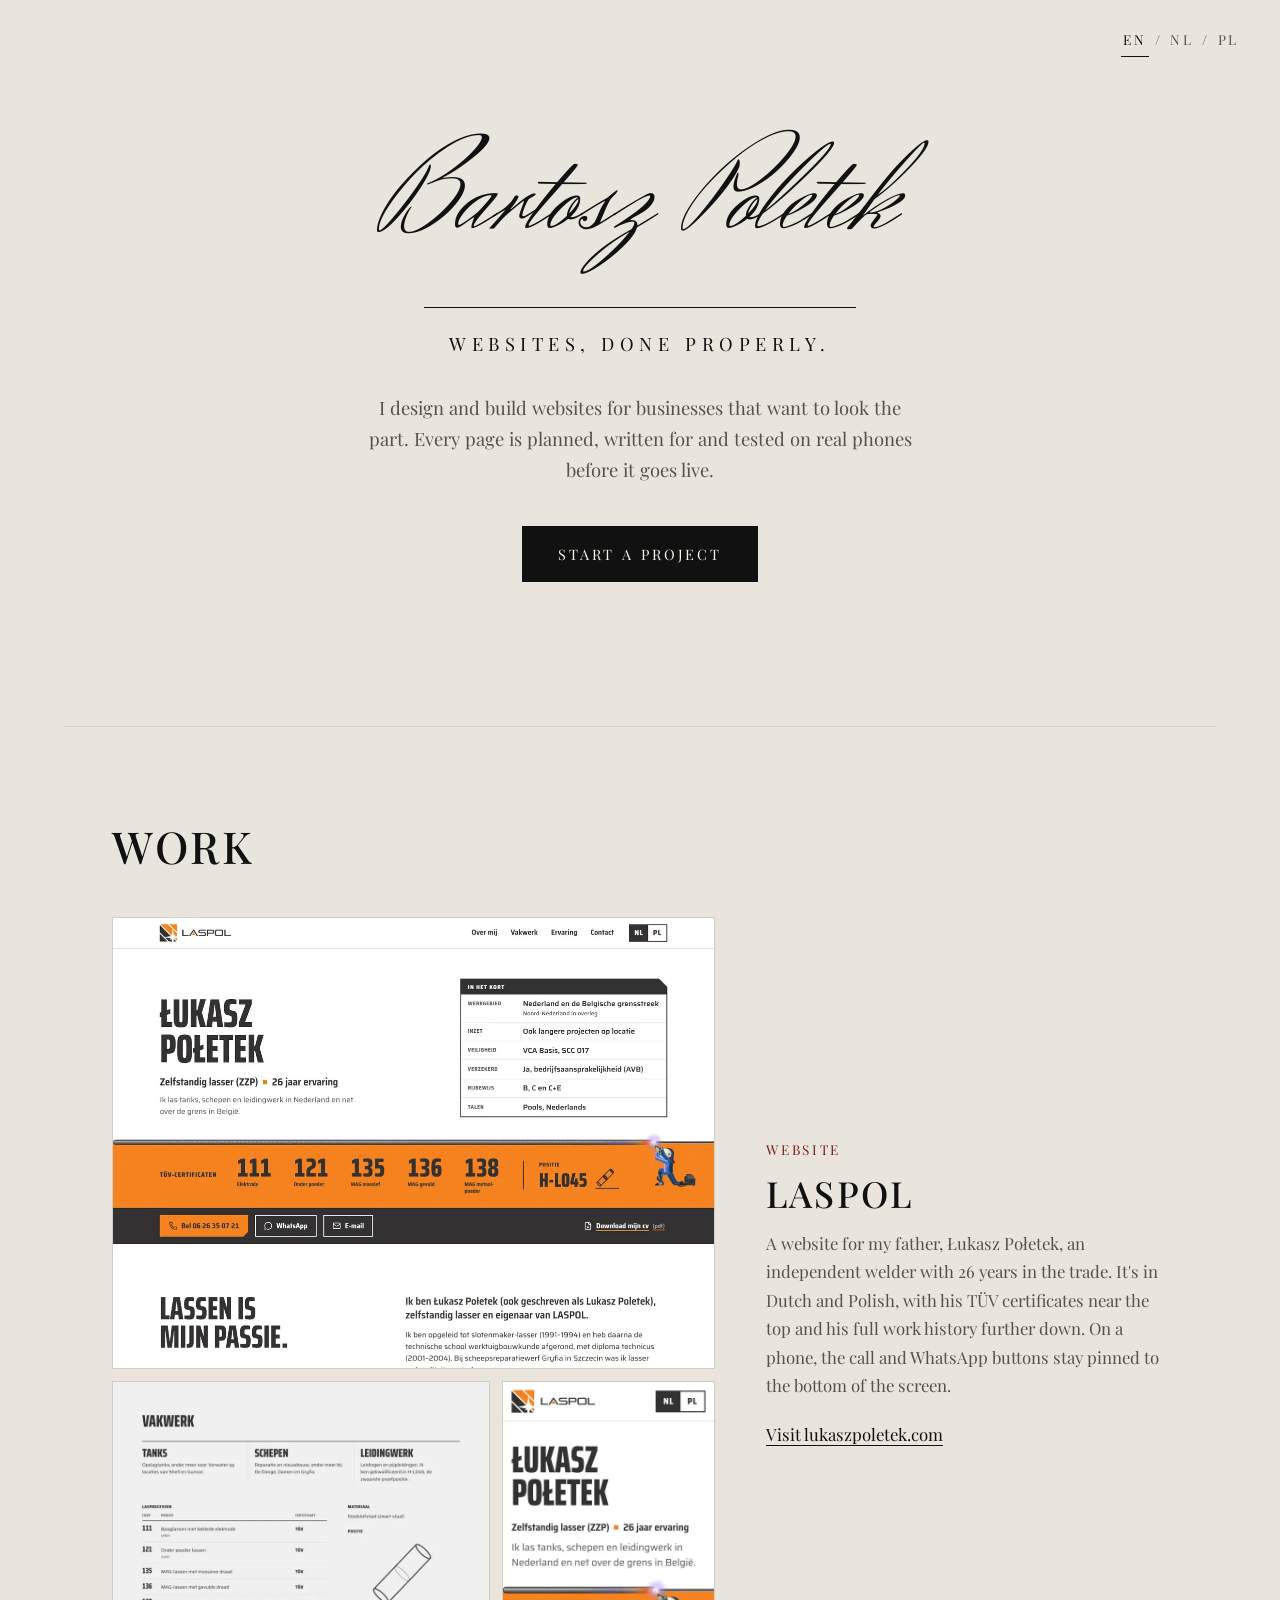
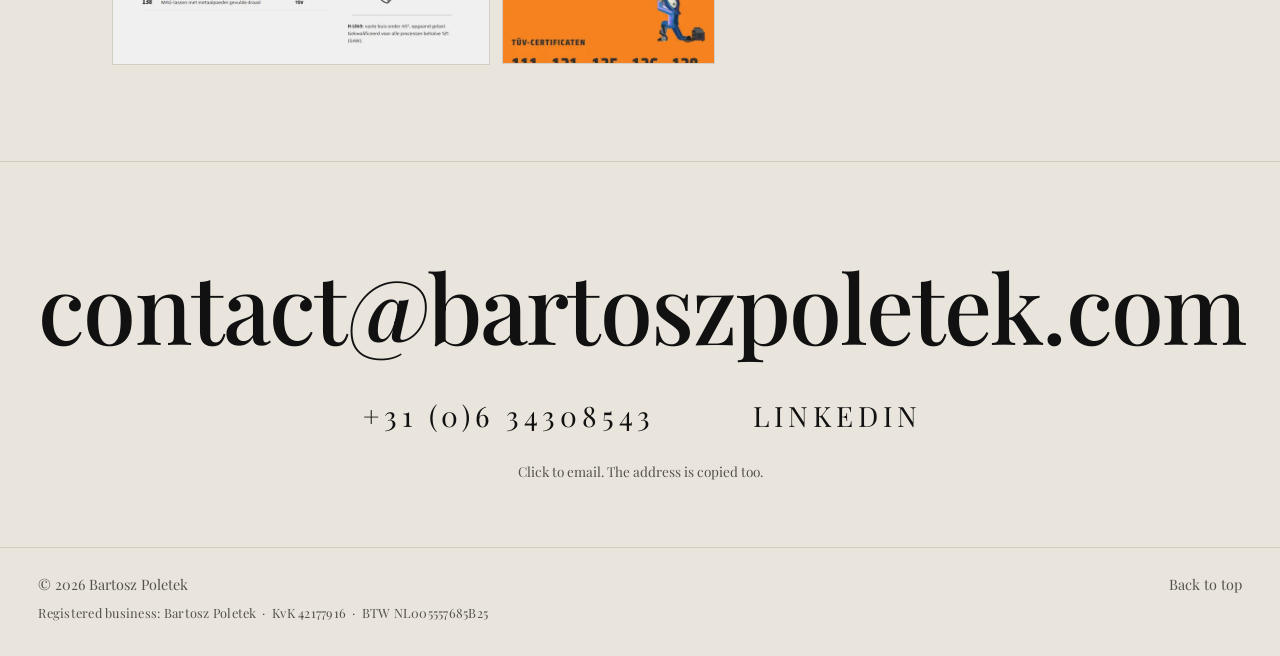
==== commit 388d3422: "Switch text font to Playfair Display" ====
--- a/index.html
+++ b/index.html
@@ -5,9 +5,9 @@
   <meta name="viewport" content="width=device-width, initial-scale=1">
   <title>Bartosz Poletek | Web Design</title>
   <meta name="description" content="Bartosz Poletek designs and builds websites for businesses that want to look the part.">
-  <link rel="preload" href="fonts/cormorant-garamond-latin-600-normal.woff2" as="font" type="font/woff2" crossorigin>
+  <link rel="preload" href="fonts/playfair-display-latin-500-normal.woff2" as="font" type="font/woff2" crossorigin>
   <link rel="preload" href="fonts/herr-von-muellerhoff-latin-400-normal.woff2" as="font" type="font/woff2" crossorigin>
-  <link rel="preload" href="fonts/cormorant-garamond-latin-500-normal.woff2" as="font" type="font/woff2" crossorigin>
+  <link rel="preload" href="fonts/playfair-display-latin-400-normal.woff2" as="font" type="font/woff2" crossorigin>
   <link rel="alternate" hreflang="en" href="https://bartoszpoletek.com/">
   <link rel="alternate" hreflang="nl" href="https://bartoszpoletek.com/nl/">
   <link rel="alternate" hreflang="pl" href="https://bartoszpoletek.com/pl/">
--- a/style.css
+++ b/style.css
@@ -1,10 +1,10 @@
 /* Self-hosted fonts (SIL Open Font License, see fonts/). latin-ext covers Polish letters. */
-@font-face { font-family: "Cormorant Garamond"; src: url("fonts/cormorant-garamond-latin-500-normal.woff2") format("woff2"); font-weight: 500; font-style: normal; font-display: swap; unicode-range: U+0000-00FF, U+0131, U+0152-0153, U+02BB-02BC, U+02C6, U+02DA, U+02DC, U+0304, U+0308, U+0329, U+2000-206F, U+20AC, U+2122, U+2191, U+2193, U+2212, U+2215, U+FEFF, U+FFFD; }
-@font-face { font-family: "Cormorant Garamond"; src: url("fonts/cormorant-garamond-latin-ext-500-normal.woff2") format("woff2"); font-weight: 500; font-style: normal; font-display: swap; unicode-range: U+0100-02BA, U+02BD-02C5, U+02C7-02CC, U+02CE-02D7, U+02DD-02FF, U+1E00-1E9F, U+1EF2-1EFF, U+2020, U+20A0-20AB, U+20AD-20C0, U+2113, U+2C60-2C7F, U+A720-A7FF; }
-@font-face { font-family: "Cormorant Garamond"; src: url("fonts/cormorant-garamond-latin-600-normal.woff2") format("woff2"); font-weight: 600; font-style: normal; font-display: swap; unicode-range: U+0000-00FF, U+0131, U+0152-0153, U+02BB-02BC, U+02C6, U+02DA, U+02DC, U+0304, U+0308, U+0329, U+2000-206F, U+20AC, U+2122, U+2191, U+2193, U+2212, U+2215, U+FEFF, U+FFFD; }
-@font-face { font-family: "Cormorant Garamond"; src: url("fonts/cormorant-garamond-latin-ext-600-normal.woff2") format("woff2"); font-weight: 600; font-style: normal; font-display: swap; unicode-range: U+0100-02BA, U+02BD-02C5, U+02C7-02CC, U+02CE-02D7, U+02DD-02FF, U+1E00-1E9F, U+1EF2-1EFF, U+2020, U+20A0-20AB, U+20AD-20C0, U+2113, U+2C60-2C7F, U+A720-A7FF; }
-@font-face { font-family: "Cormorant Garamond"; src: url("fonts/cormorant-garamond-latin-500-italic.woff2") format("woff2"); font-weight: 500; font-style: italic; font-display: swap; unicode-range: U+0000-00FF, U+0131, U+0152-0153, U+02BB-02BC, U+02C6, U+02DA, U+02DC, U+0304, U+0308, U+0329, U+2000-206F, U+20AC, U+2122, U+2191, U+2193, U+2212, U+2215, U+FEFF, U+FFFD; }
-@font-face { font-family: "Cormorant Garamond"; src: url("fonts/cormorant-garamond-latin-ext-500-italic.woff2") format("woff2"); font-weight: 500; font-style: italic; font-display: swap; unicode-range: U+0100-02BA, U+02BD-02C5, U+02C7-02CC, U+02CE-02D7, U+02DD-02FF, U+1E00-1E9F, U+1EF2-1EFF, U+2020, U+20A0-20AB, U+20AD-20C0, U+2113, U+2C60-2C7F, U+A720-A7FF; }
+@font-face { font-family: "Playfair Display"; src: url("fonts/playfair-display-latin-400-normal.woff2") format("woff2"); font-weight: 400; font-style: normal; font-display: swap; unicode-range: U+0000-00FF, U+0131, U+0152-0153, U+02BB-02BC, U+02C6, U+02DA, U+02DC, U+0304, U+0308, U+0329, U+2000-206F, U+20AC, U+2122, U+2191, U+2193, U+2212, U+2215, U+FEFF, U+FFFD; }
+@font-face { font-family: "Playfair Display"; src: url("fonts/playfair-display-latin-ext-400-normal.woff2") format("woff2"); font-weight: 400; font-style: normal; font-display: swap; unicode-range: U+0100-02BA, U+02BD-02C5, U+02C7-02CC, U+02CE-02D7, U+02DD-02FF, U+1E00-1E9F, U+1EF2-1EFF, U+2020, U+20A0-20AB, U+20AD-20C0, U+2113, U+2C60-2C7F, U+A720-A7FF; }
+@font-face { font-family: "Playfair Display"; src: url("fonts/playfair-display-latin-500-normal.woff2") format("woff2"); font-weight: 500; font-style: normal; font-display: swap; unicode-range: U+0000-00FF, U+0131, U+0152-0153, U+02BB-02BC, U+02C6, U+02DA, U+02DC, U+0304, U+0308, U+0329, U+2000-206F, U+20AC, U+2122, U+2191, U+2193, U+2212, U+2215, U+FEFF, U+FFFD; }
+@font-face { font-family: "Playfair Display"; src: url("fonts/playfair-display-latin-ext-500-normal.woff2") format("woff2"); font-weight: 500; font-style: normal; font-display: swap; unicode-range: U+0100-02BA, U+02BD-02C5, U+02C7-02CC, U+02CE-02D7, U+02DD-02FF, U+1E00-1E9F, U+1EF2-1EFF, U+2020, U+20A0-20AB, U+20AD-20C0, U+2113, U+2C60-2C7F, U+A720-A7FF; }
+@font-face { font-family: "Playfair Display"; src: url("fonts/playfair-display-latin-400-italic.woff2") format("woff2"); font-weight: 400; font-style: italic; font-display: swap; unicode-range: U+0000-00FF, U+0131, U+0152-0153, U+02BB-02BC, U+02C6, U+02DA, U+02DC, U+0304, U+0308, U+0329, U+2000-206F, U+20AC, U+2122, U+2191, U+2193, U+2212, U+2215, U+FEFF, U+FFFD; }
+@font-face { font-family: "Playfair Display"; src: url("fonts/playfair-display-latin-ext-400-italic.woff2") format("woff2"); font-weight: 400; font-style: italic; font-display: swap; unicode-range: U+0100-02BA, U+02BD-02C5, U+02C7-02CC, U+02CE-02D7, U+02DD-02FF, U+1E00-1E9F, U+1EF2-1EFF, U+2020, U+20A0-20AB, U+20AD-20C0, U+2113, U+2C60-2C7F, U+A720-A7FF; }
 @font-face { font-family: "Herr Von Muellerhoff"; src: url("fonts/herr-von-muellerhoff-latin-400-normal.woff2") format("woff2"); font-weight: 400; font-style: normal; font-display: swap; }
 
 /* Change these to restyle the whole site */
@@ -16,7 +16,7 @@
   --accent: #7a1f1f;  /* oxblood, used sparingly */
   --line: #d3cec3;
   --soft: #e0dbd0;
-  --serif: "Cormorant Garamond", Garamond, "Times New Roman", serif;
+  --serif: "Playfair Display", Georgia, "Times New Roman", serif;
 }
 
 * { box-sizing: border-box; margin: 0; padding: 0; }
@@ -25,9 +25,8 @@
   background: var(--bg);
   color: var(--ink);
   font-family: var(--serif);
-  font-size: 1.25rem;
-  font-weight: 500;
-  line-height: 1.55;
+  font-size: 1.05rem;
+  line-height: 1.7;
   -webkit-font-smoothing: antialiased;
   -moz-osx-font-smoothing: grayscale;
 }
@@ -37,7 +36,7 @@
 
 h1, h2, h3 {
   font-family: var(--serif);
-  font-weight: 600;
+  font-weight: 500;
   text-transform: uppercase;
   letter-spacing: .06em;
   line-height: 1.05;
@@ -63,7 +62,7 @@
 /* Pen-signature script for the name */
 .hero h1 { font-family: "Herr Von Muellerhoff", var(--serif); font-weight: 400; text-transform: none; letter-spacing: 0; font-size: min(10vw, 9rem); line-height: 1.15; }
 .sub { display: inline-block; margin-top: clamp(1.25rem, 2.5vw, 2rem); padding: 1.1em 1.4em 0; border-top: 1px solid var(--ink); font-family: var(--serif); font-size: clamp(.72rem, 3.3vw, 1.15rem); text-transform: uppercase; letter-spacing: .3em; }
-.lead { max-width: 34rem; text-wrap: pretty; margin: 2rem auto 2.5rem; font-size: 1.35rem; color: var(--muted); }
+.lead { max-width: 34rem; text-wrap: pretty; margin: 2rem auto 2.5rem; font-size: 1.15rem; color: var(--muted); }
 
 .btn {
   display: inline-block;
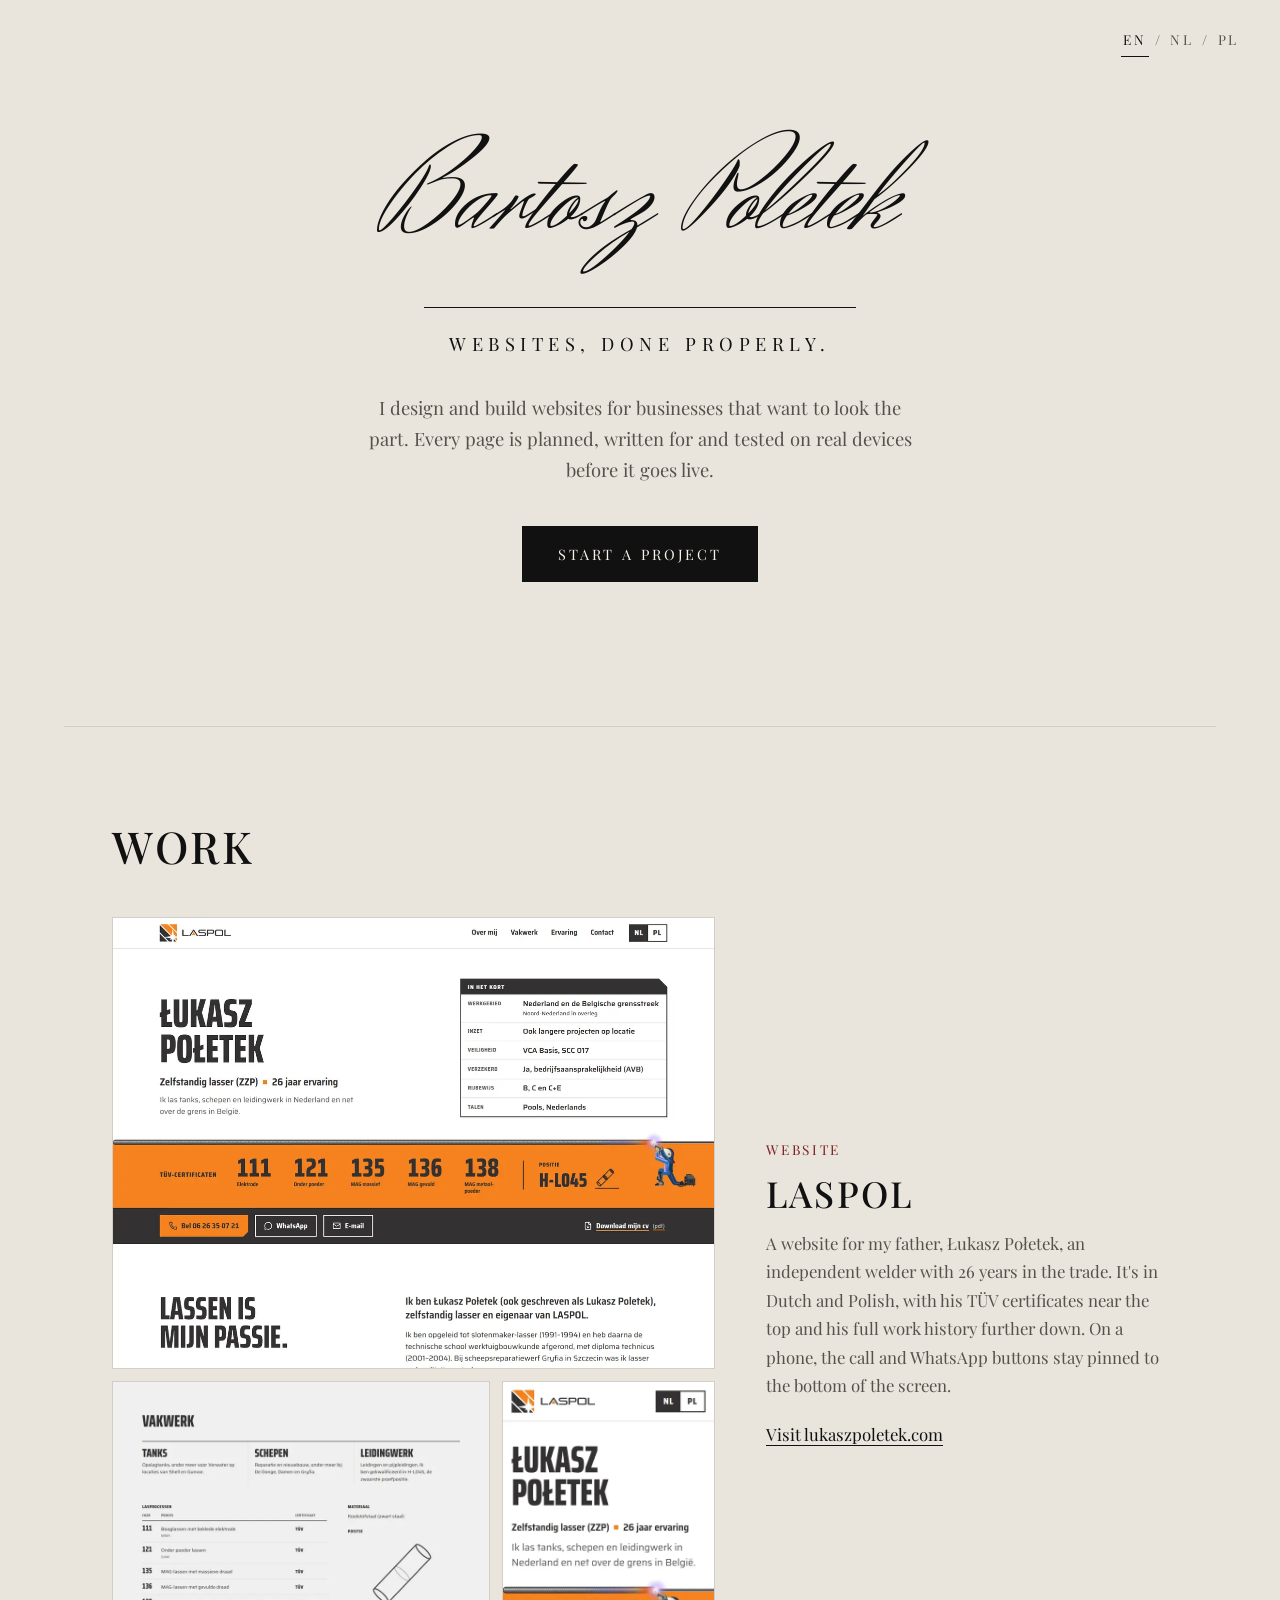
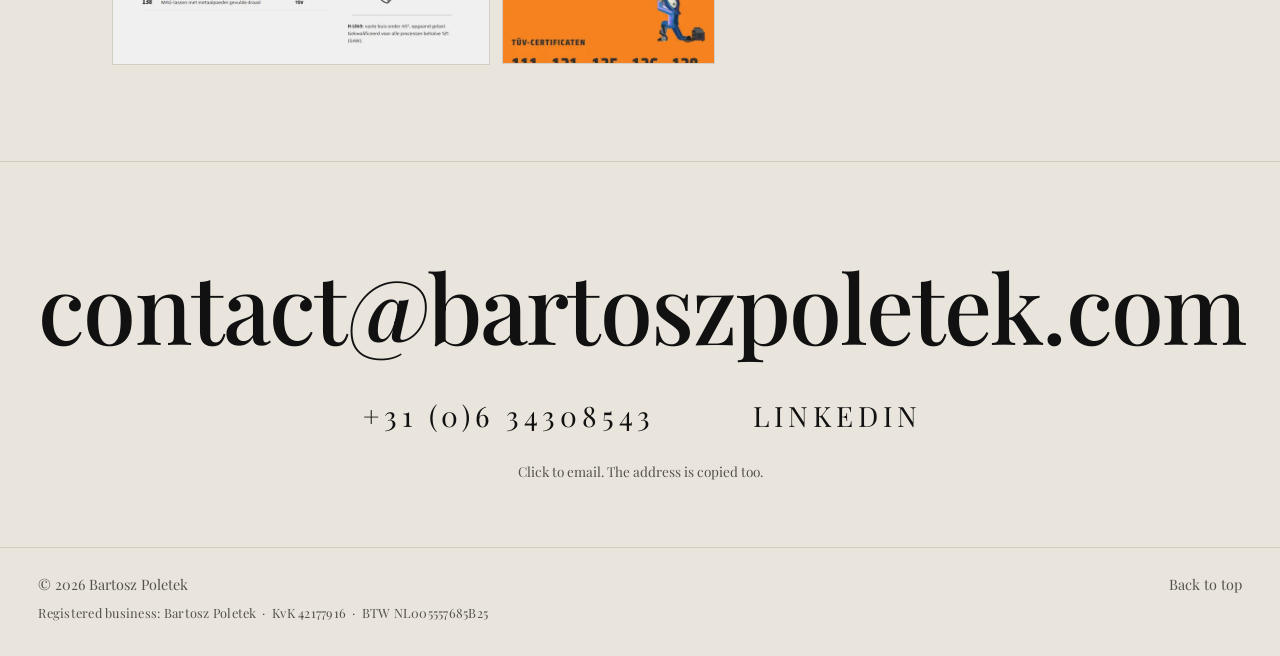
==== commit f976f619: "Say devices instead of phones in intro" ====
--- a/index.html
+++ b/index.html
@@ -12,6 +12,9 @@
   <link rel="alternate" hreflang="nl" href="https://bartoszpoletek.com/nl/">
   <link rel="alternate" hreflang="pl" href="https://bartoszpoletek.com/pl/">
   <link rel="alternate" hreflang="x-default" href="https://bartoszpoletek.com/">
+  <link rel="icon" href="favicon.svg" type="image/svg+xml">
+  <link rel="icon" href="favicon.ico" sizes="32x32">
+  <link rel="apple-touch-icon" href="apple-touch-icon.png">
   <link rel="stylesheet" href="style.css">
 </head>
 <body>
@@ -21,7 +24,7 @@
   <header id="top" class="hero">
     <h1>Bartosz<br class="m-br"> Poletek</h1>
     <p class="sub">Websites, done properly.</p>
-    <p class="lead">I design and build websites for businesses that want to look the part. Every page is planned, written for and tested on real phones before it goes live.</p>
+    <p class="lead">I design and build websites for businesses that want to look the part. Every page is planned, written for and tested on real devices before it goes live.</p>
     <a href="#contact" class="btn">Start a project</a>
   </header>
 
--- a/style.css
+++ b/style.css
@@ -161,7 +161,7 @@
   .section { padding-top: 4rem; padding-bottom: 4rem; }
   .section h2 { margin-bottom: 2rem; }
   .contact { padding-top: 4rem; }
-  .m-br { display: inline; }   /* email breaks after the @ so it can be bigger */
+  .m-br { display: inline; }   /* name breaks onto two lines */
   .mega { line-height: 1.05; text-align: center; }
   .details { gap: .5rem 2rem; font-size: 1.05rem; letter-spacing: .14em; }
   .details a { margin-right: -.14em; }
